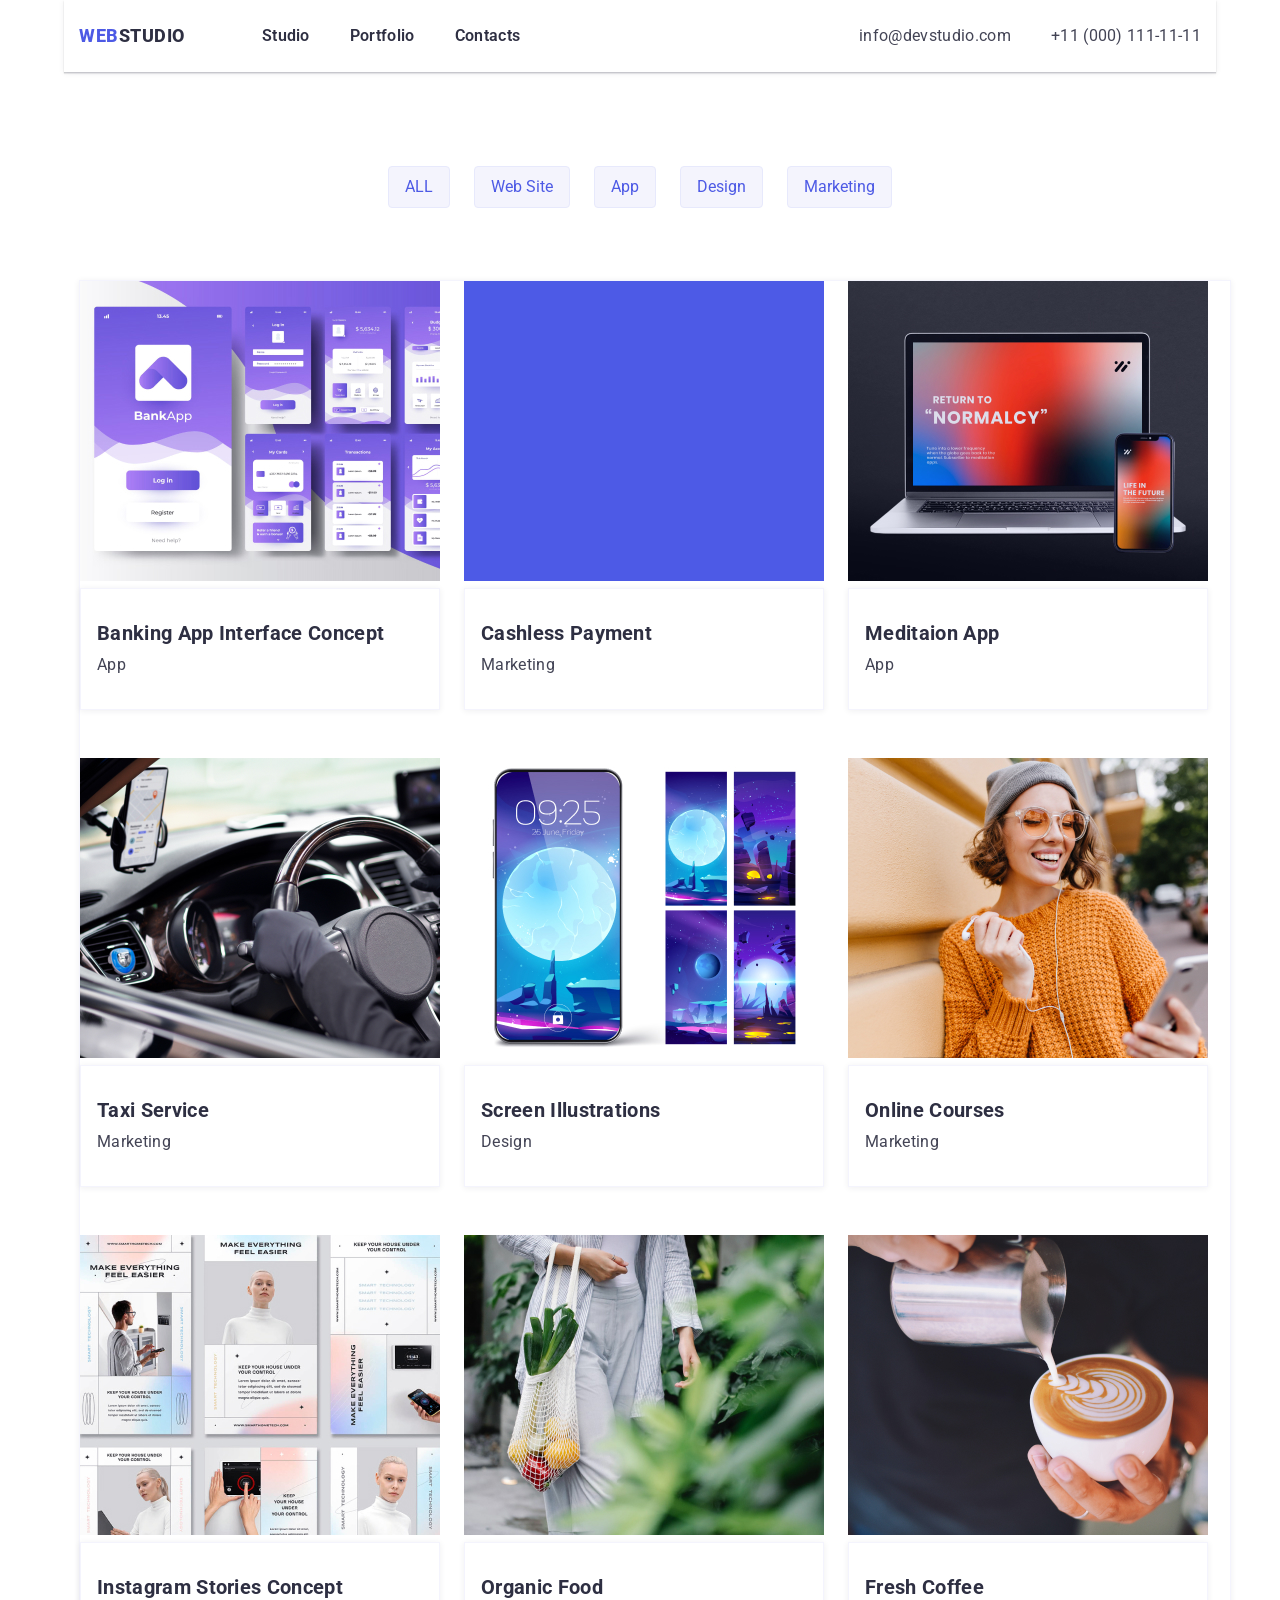
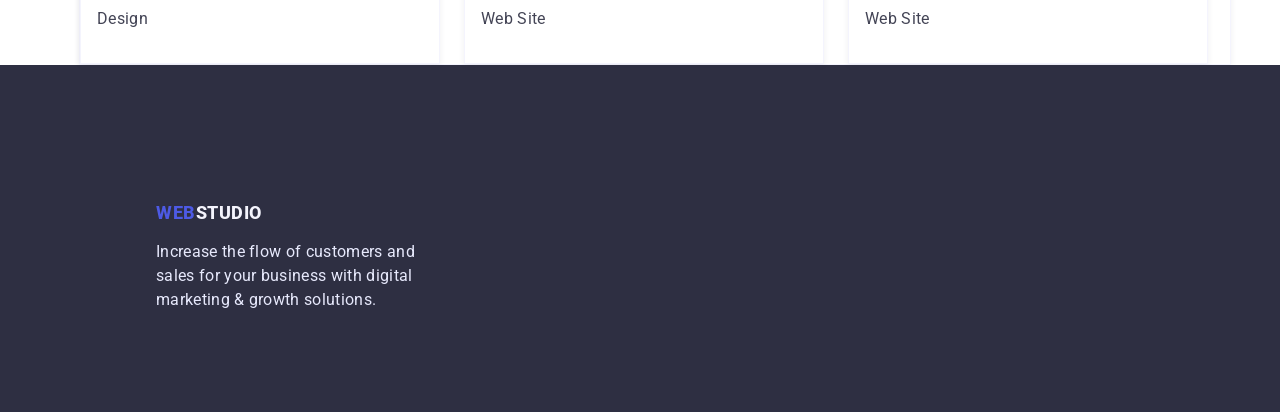
==== portfolio.html @ 5c27447e "start" ====
<!DOCTYPE html>
<html lang="en">
<head>
    <meta charset="UTF-8">
    <meta http-equiv="X-UA-Compatible" content="IE=edge">
    <meta name="viewport" content="width=device-width, initial-scale=1.0">
    <title>Portfolio</title>
    <link href="https://fonts.googleapis.com/css2?family=Raleway:wght@700&family=Roboto:wght@400;500;700;900&display=swap"
        rel="stylesheet">
    <link href="https://fonts.googleapis.com/css2?family=Raleway:wght@700&display=swap" rel="stylesheet">
    <link rel="stylesheet" href="https://cdnjs.cloudflare.com/ajax/libs/modern-normalize/1.1.0/modern-normalize.min.css"
        integrity="sha512-wpPYUAdjBVSE4KJnH1VR1HeZfpl1ub8YT/NKx4PuQ5NmX2tKuGu6U/JRp5y+Y8XG2tV+wKQpNHVUX03MfMFn9Q=="
        crossorigin="anonymous" referrerpolicy="no-referrer" />
    <link rel="stylesheet" href="./css/styles.css">
</head>
<body>
    <header class="page-heder">
        <div class="container heder-nav">
            <nav class="main-nav">
                <a href="./index.html" class="logo">
                    <span>Web</span>Studio
                </a>
                <ul class="site-nav">
                    <li class="navigation">
                        <a href="index.html" class="link">Studio</a>
                    </li>
                    <li class="navigation">
                        <a href="./portfolio.html" class="link">Portfolio</a>
                    </li>
                    <li class="navigation">
                        <a href="/" class="link">Contacts</a>
                    </li>
                </ul>
            </nav>
            <ul class="contacts">
                <li class="nav-contacts">
                    <a href="mailto:info@devstudio.com" class="mail">info@devstudio.com</a>
                </li>
                <li class="nav-contacts">
                    <a href="tel:+11(000)111-11-11" class="phone">+11 (000) 111-11-11</a>
                </li>
            </ul>
        </div>
    </header>
    <main>
        <!-- кнопки -->
        <section class="section">
            <h1 class="portfolio-h1">Portfolio-page</h1>
            <div class="container">
                <ul class="button-list">
                        <li class="button">
                            <button type="button" class="button-btn">ALL</button>
                        </li>
                        <li class="button">
                            <button type="button" class="button-btn">Web Site</button>
                        </li>
                        <li class="button">
                            <button type="button" class="button-btn">App</button>
                        </li>
                        <li class="button">
                            <button type="button" class="button-btn">Design</button>
                        </li>
                        <li class="button">
                            <button type="button" class="button-btn">Marketing</button>
                        </li> 
                </ul>
            </div>    
        <!-- секция фото --> 
             <div class="container portfolio-foto">
                <ul class="foto-list">               
                    <li class="foto-img-list">
                        <img src="./img/portfolio.img/bankingappinterfaceconcept.jpg" alt="banking app interface concept">
                        <div class="container app-marketing-design">
                            <h2 class="section-portfolio">Banking App Interface Concept</h2>
                            <p>App</p>
                        </div>
                    </li>
                    <li class="foto-img-list">
                            <img src="./img/portfolio.img/cashlesspayment.jpg" alt="cashless payment">
                        <div class="container app-marketing-design">
                            <h2 class="section-portfolio">Cashless Payment</h2>
                            <p>Marketing</p>
                        </div>
                    </li>
                    <li class="foto-img-list">                       
                            <img src="./img/portfolio.img/meditaionapp.jpg" alt="meditaion app">
                        <div class="container app-marketing-design">
                            <h2 class="section-portfolio">Meditaion App</h2>
                            <p>App</p>
                        </div>
                    </li>
                    <li class="foto-img-list">
                            <img src="./img/portfolio.img/taxiservice.jpg" alt="taxi service">
                        <div class="container app-marketing-design">
                            <h2 class="section-portfolio">Taxi Service</h2>
                            <p>Marketing</p>
                        </div>
                    </li>
                    <li class="foto-img-list">
                            <img src="./img/portfolio.img/screenillustrations.jpg" alt="screen illustrations">
                        <div class="container app-marketing-design">
                            <h2 class="section-portfolio">Screen Illustrations</h2>
                            <p>Design</p>
                        </div>
                    </li>
                    <li class="foto-img-list">
                            <img src="./img/portfolio.img/onlinecourses.jpg" alt="online courses">
                        <div class="container app-marketing-design">
                            <h2 class="section-portfolio">Online Courses</h2>
                            <p>Marketing</p>
                        </div>
                    </li>
                    <li class="foto-img-list">
                            <img src="./img/portfolio.img/instagramstoriesconcept.jpg" alt="instagram stories concept">
                        <div class="container app-marketing-design">
                            <h2 class="section-portfolio">Instagram Stories Concept</h2>
                            <p>Design</p>
                        </div>
                    </li>
                    <li class="foto-img-list">
                            <img src="./img/portfolio.img/organicfood.jpg" alt="organic food">
                        <div class="container app-marketing-design">
                            <h2 class="section-portfolio">Organic Food</h2>
                            <p>Web Site</p>
                        </div>
                    </li>
                    <li class="foto-img-list">
                            <img src="./img/portfolio.img/freshcoffee.jpg" alt="fresh coffee">
                        <div class="container app-marketing-design">
                            <h2 class="section-portfolio">Fresh Coffee</h2>
                            <p>Web Site</p>
                        </div>
                    </li>
                </ul>
            </div>
        </section>

    </main>

    <footer>
        <section class="section-footer">
            <div class="footer-text">
                 <a href="index.html"  class="logo-footer">
                     <span>Web</span>Studio
                 </a>
                     <p>Increase the flow of customers and sales for your business with digital marketing & growth solutions.</p>
             </div>
         </section>
    </footer>  
</body>
</html>
---- css/styles.css ----
:root{
    --primary-text-color: #434455;
    --title-text-color: #2E2F42;
    --button-color: #4D5AE5;
    --white-color:#FFFFFF;
    --button-portfolio:#F4F4FD;
    /* основной цвет #434455*/
    /* вторичній на заголовках #2E2F42 */
    /* цвет кнопки #4D5AE5*/
}



body {
    background-color: ffffff;
    color: var(--primary-text-color);
    font-family: 'Roboto';
    font-weight: 400;
    font-size: 16px;
    line-height: 1.5em;
    letter-spacing: 0.02em;
}

h1,h2,h3,h4,h5,h6,ul,p {
    margin: 0;
    padding: 0;
}

/* logo */

.logo {
    color: var(--title-text-color);
    font-family: 'Raleway' sans-serif;
    font-weight: 800;
    font-size: 18px;
    line-height: 0.75em;
    letter-spacing: 0.03em;
    text-transform: uppercase;
    text-decoration: none;
    
}

span {
    color: var(--button-color);
    font-family: 'Raleway' sans-serif;
    font-weight: 800;
    font-size: 18px;
    line-height: 0.75em;
    letter-spacing: 0.03em;
    text-transform: uppercase;
}

ul {
    list-style: none;
}
/* навигация сайта в hed */


.heder-nav  {
    display: flex;
    width: 1152px;
    margin: auto;
    padding-right: 12px;
    padding-left: 12px;
    align-items: center;
    box-shadow: 0px 2px 1px rgba(46, 47, 66, 0.08), 0px 1px 1px rgba(46, 47, 66, 0.16), 0px 1px 6px rgba(46, 47, 66, 0.08);

    
}
.main-nav {
    display: flex;
    align-items: center;
    

}

.site-nav {
    display: flex;
    margin-top: 0;
    margin-bottom: 0;
    padding-left: 0;
    margin-left: 77px;
   
}

.site-nav .navigation:not(:last-child){
    margin-right: 40px;
}

.site-nav .link {
    display: block;
    padding-top: 24px;
    padding-bottom: 24px ;
    color: var(--title-text-color);
    font-family: 'Roboto';
    font-weight: 600;
    font-size: 16px;
    line-height: 1.5em;
    letter-spacing: 0.02em;
}
.site-nav a {
    text-decoration: none;
}

.site-nav .link:hover {
    color: var(--primary-text-color);
}
.site-nav .link:focus {
    color: var(--button-color);
}

/* contacts */
.nav-contacts .contacts:first-child{
    padding-right: 40px;
}
      


.contacts{
    display: flex;
    padding-left: 0;
    margin-top: 0;
    margin-bottom: 0;
    margin-left: auto;
    
}

.contacts .mail {
    margin-right: 40px;
    color: var(--primary-text-color);
    font-family: 'Roboto';
    font-weight: 400;
    font-size: 16px;
    line-height: 1.5em;
    letter-spacing: 0.02em;
    text-decoration: none;
}

.contacts .mail:hover,
.contacts .mail:focus{
    color: var(--button-color);
}

.contacts .phone { 
    color: var(--primary-text-color);
    font-family: 'Roboto';
    font-weight: 400;
    font-size: 16px;
    line-height: 1.5em;
    letter-spacing: 0.02em;
    text-decoration: none;
}

.contacts .phone:hover,
.contacts .phone:focus{
    color: var(--button-color);
}

/* hero */
.hero-title {
    padding: 192px 474px; 
    text-align: center;
    background-color:#2E2F42; 
    color: var(--white-color);
}

.container {
    max-width: 1152px;
    margin: 0 auto;
    padding: 0 15px;
}

.first-title {
    max-width: 492px;
    margin: 0 auto;
    margin-bottom: 48px;
    font-weight: 500;
    font-size: 56px;
    line-height: 1em;
    letter-spacing: 0.02em;
}

.button-hero {
    background-color: var(--button-color);
    box-shadow: 0px 4px 4px rgba(0, 0, 0, 0.15);
    color: var(--white-color);
    width: 170px;
    height: 51px;
    font-family: 'Roboto';
    font-size: 16px;
    line-height: 1.18em;
    letter-spacing: 0.04em;
    cursor: pointer;
    border-radius: 4px;
}

/* первая секция после героя */
.section-content {
    padding-top: 120px;
    padding-bottom: 0;
    
}

.container-content{
    justify-content: center;
    margin: auto;
    width: 1128px;
}

.section-title {
    color: var(--title-text-color);
    font-size: 20px;
    line-height: 1.2em;
    letter-spacing: 0.02em;
    margin-bottom: 8px;
    margin-top: 0;
}

.content {
    display: flex;
    text-align: start;
    padding-left: 0;
}
.content-list:not(:last-child){
    margin-right: 24px;
}


/* what are we doing */
.our-works {
    padding-top: 120px;
}

.container-works {
    widows: 1128px;
    text-align: center;
}

.works {
    display: flex;
    justify-content: center;
    margin-top: 0;
    margin-bottom: 0;
    padding-left: 0;
}

.team-work {
    color: var(--title-text-color);
    font-size: 36px;
    line-height: 1.11em;
    letter-spacing: 0.02em;
    text-transform: capitalize;
    padding-bottom: 72px;
}

.work-img:not(:last-child) {
    margin-right: 24px;
    
    
}

/* our team */
.our-team {
    margin-top: 120px;
    padding-bottom: 120px;
    background-color: var(--button-portfolio);

}


.container-command {
    text-align: center;
}

.section-team {
    padding-top: 120px;
    padding-bottom: 72px;
   
    
    color: var(--title-text-color);
    font-size: 36px;
    line-height: 1.11em;
    letter-spacing: 0.02em;
    text-transform: capitalize;
}

.team-foto{
    display: flex;
    justify-content: center;
    margin-bottom: 0;
    padding-left: 0;
    
}

.names-team:not(:last-child) {
    margin-right: 24px;
}
.names-team {
    background: #FFFFFF;
box-shadow: 0px 1px 6px rgba(46, 47, 66, 0.08), 0px 1px 1px rgba(46, 47, 66, 0.16), 0px 2px 1px rgba(46, 47, 66, 0.08);
border-radius: 0px 0px 4px 4px;
}

.section-names {
    color: var(--title-text-color);
    font-size: 20px;
    line-height: 1.2em;
    margin-top: 0;
    margin-bottom: 8px;
}

.foto-names {
    padding: 32px 64px;
}

/* Footer */

.section-footer{
    padding: 138px 1020px 100px 156px;
    background-color: var(--title-text-color);
      
}

.footer-text {
    width: 264px;
    color: #E7E9FC;
   
}

.logo-footer{
    display: block;
    padding-bottom: 16px;
    color: #F4F4FD;
    font-family: 'Raleway' sans-serif;
    font-style: normal;
    font-weight: 800;
    font-size: 18px;
    line-height: 1.16em;
    letter-spacing: 0.03em;
    text-transform: uppercase;
    text-decoration: none;
    
}

      /*  Portfolio page */
.portfolio-h1{
    display: none;
}

.button-list {
    display: flex;
    margin-top: 94px;
    justify-content: center;
}

.button:not(:last-child){
    margin-right: 24px;
} 

.button-btn{
    background-color: var(--button-portfolio);
    color: var(--button-color);
    font-size: 16px;
    line-height: 1.5em;
    cursor: pointer;
    padding: 8px 16px;
    border: 1px solid #E7E9FC;
    border-radius: 4px;
 }

.button-btn:hover,
.button-btn:focus{
    background-color: var(--button-color);
    color: var(--white-color);
}

/* секция фото */
.portfolio-foto {
    margin-right: 0 auto;
    margin-left: 0 auto;
    padding-top: 72px;
    /* width: 1152px; */
   
    
   
}

.foto-list {
    display: flex;
    flex-wrap: wrap;
    width: 1152px;
    /* background: #FFFFFF; */
    border: 0.5px solid #F4F4FD;
    box-shadow: 0px 1px 6px rgba(46, 47, 66, 0.08);
  
    
}

.foto-img-list {
    width: 360px;
    margin-right: 24px;
    margin-bottom: 48px;

}

.foto-img-list:nth-child(3n) { 
    margin-right: 0;

}

.foto-img-list:nth-child(n+7) {
    margin-bottom: 0;
}

.app-marketing-design {
    padding-top: 32px;
    padding-bottom: 32px;
    padding-left: 16px;
    /* background: #FFFFFF; */
    border: 0.5px solid #F4F4FD;
    box-shadow: 0px 1px 6px rgba(46, 47, 66, 0.08);
}

.section-portfolio {
    color: var(--title-text-color);
    font-size: 20px;
    line-height: 1.2em;
    margin-bottom: 8px;
}
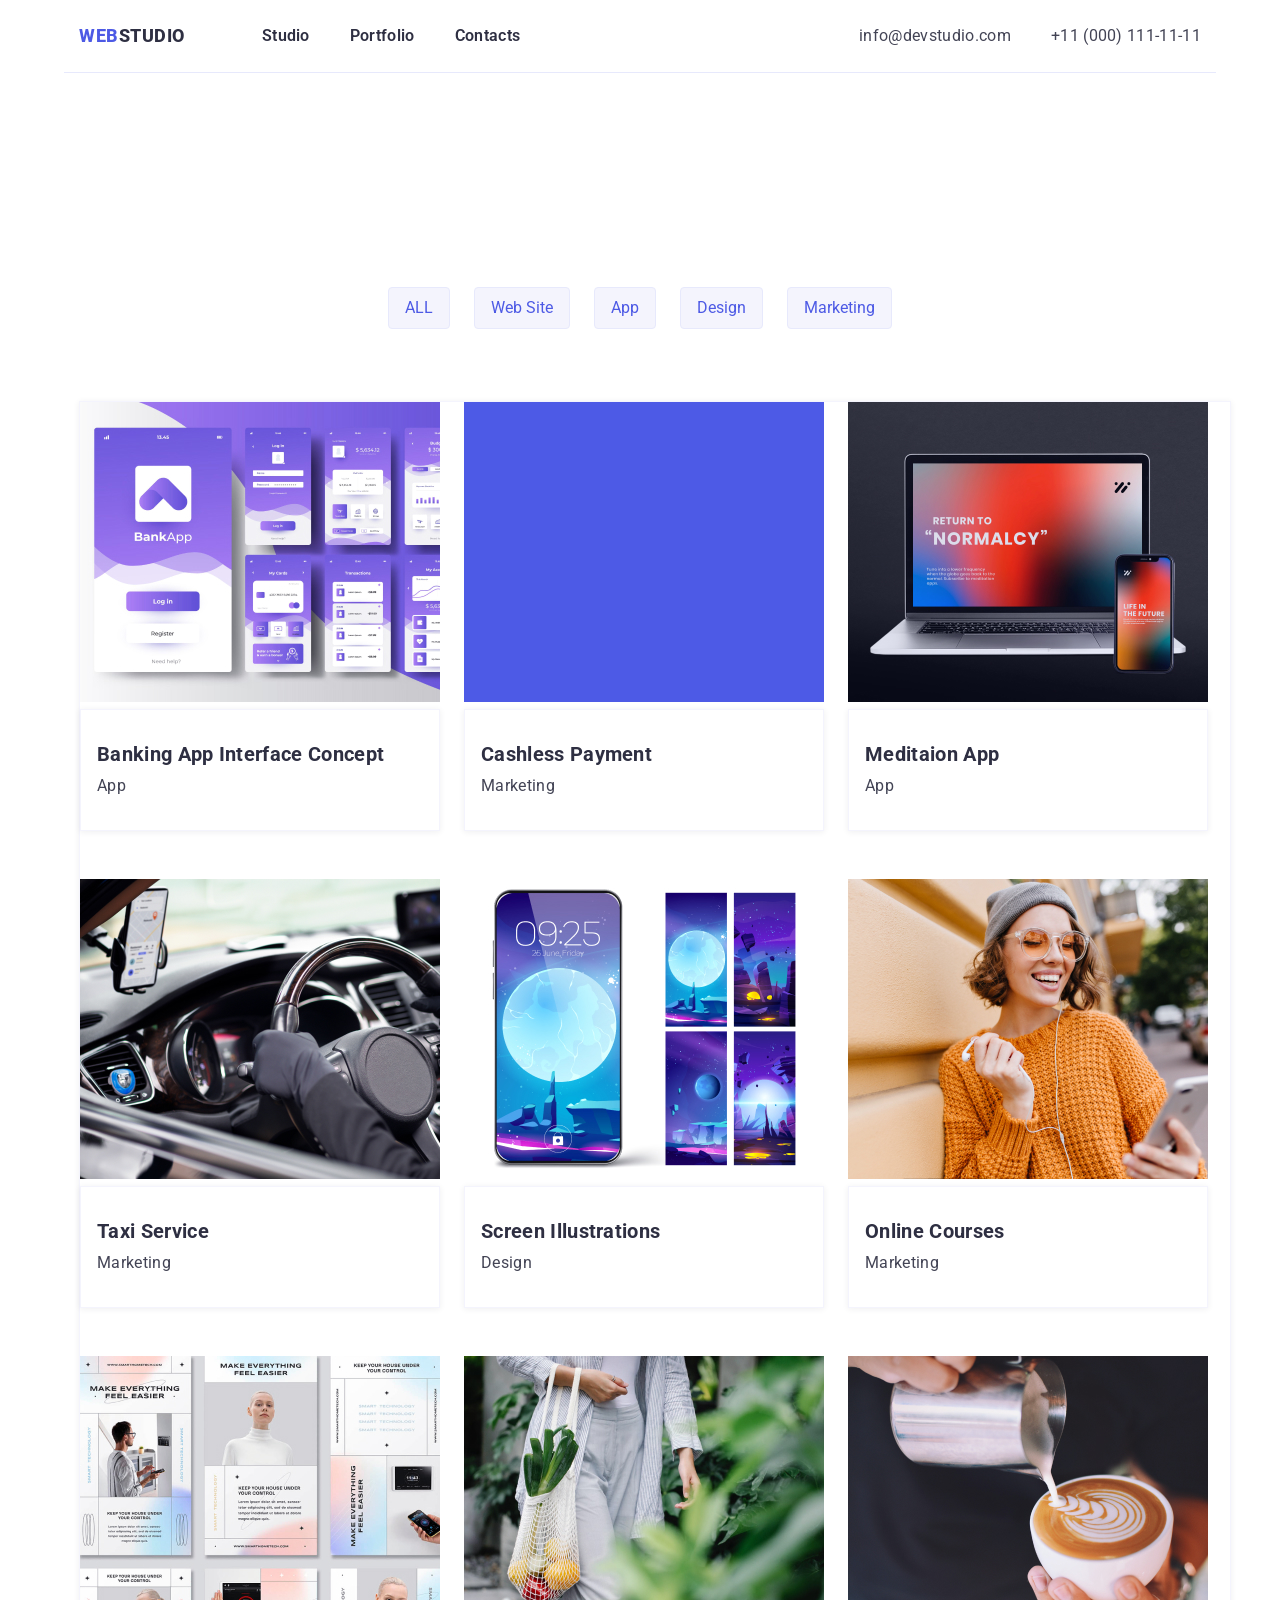
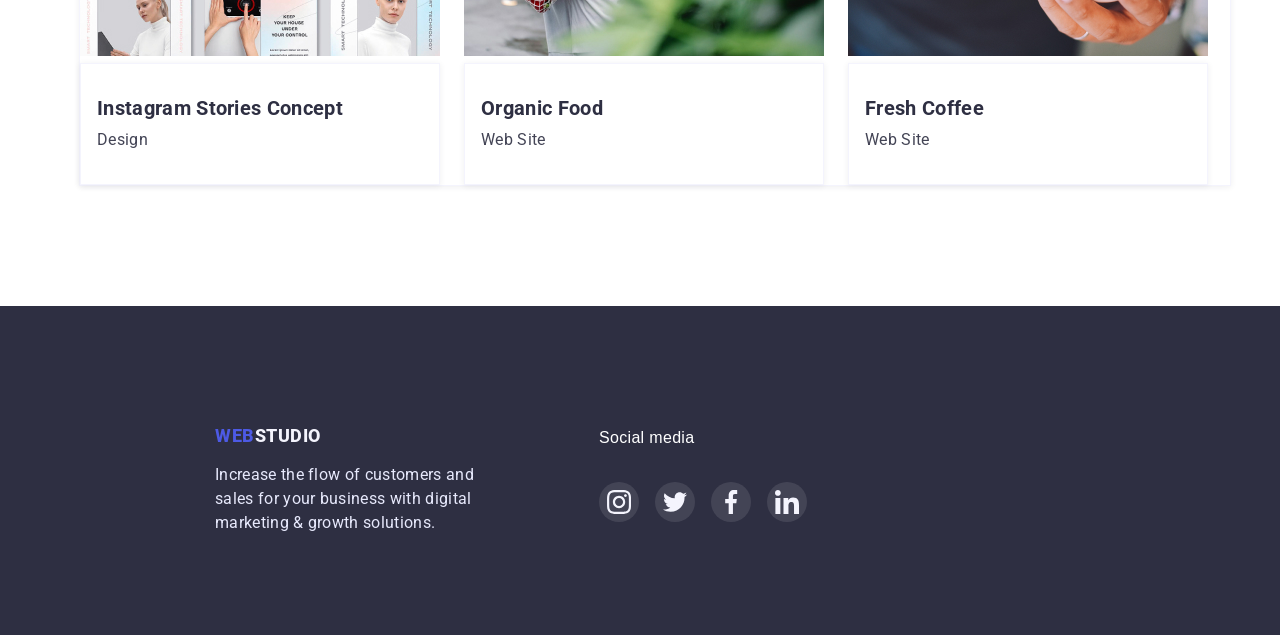
==== commit dd86553c: "copy footer" ====
--- a/portfolio.html
+++ b/portfolio.html
@@ -137,15 +137,48 @@
 
     </main>
 
-    <footer>
-        <section class="section-footer">
-            <div class="footer-text">
-                 <a href="index.html"  class="logo-footer">
-                     <span>Web</span>Studio
-                 </a>
-                     <p>Increase the flow of customers and sales for your business with digital marketing & growth solutions.</p>
-             </div>
-         </section>
-    </footer>  
+    <footer class="section-footer">
+        <div class="container footer-container">         
+           <div class="footer-text">
+                <a href="index.html"  class="logo-footer">
+                    <span>Web</span>Studio
+                </a>
+                    <p>Increase the flow of customers and sales for your business with digital marketing & growth solutions.</p>
+            </div>
+            <div class="footer-div">
+                <h3 class="footer-item">Social media</h3>
+                <ul class="footer-ul">
+                    <li class="footer-list">  
+                        <a class="icon-footer" href="">
+                            <svg class="svg-footer" width="24" height="24">
+                                <use href="./img/symbol-defs.svg#icon-instagram-2"></use>
+                            </svg>
+                        </a>
+                    </li>    
+                    <li class="footer-list">    
+                        <a class="icon-footer" href="">
+                            <svg class="svg-footer" width="24" height="24">
+                                <use href="./img/symbol-defs.svg#icon-twitter-1"></use>
+                            </svg>
+                        </a>
+                    </li>
+                    <li class="footer-list">    
+                       <a class="icon-footer" href="">
+                            <svg class="svg-footer" width="24" height="24">
+                                <use href="./img/symbol-defs.svg#icon-facebook-1"></use>
+                            </svg>
+                        </a>
+                    </li>
+                    <li class="footer-list">   
+                        <a class="icon-footer" href="">
+                            <svg class="svg-footer" width="24" height="24">
+                                <use href="./img/symbol-defs.svg#icon-linkedin-1"></use>
+                            </svg>
+                        </a>
+                    </li>
+                </ul>
+            </div>
+        </div>    
+    </footer>   
 </body>
 </html>
--- a/css/styles.css
+++ b/css/styles.css
@@ -26,6 +26,10 @@
     padding: 0;
 }
 
+.section {
+    padding: 120px 0;
+}
+
 /* logo */
 
 .logo {
@@ -59,12 +63,12 @@
 .heder-nav  {
     display: flex;
     width: 1152px;
-    margin: auto;
+    margin: 0 auto;
     padding-right: 12px;
     padding-left: 12px;
     align-items: center;
-    box-shadow: 0px 2px 1px rgba(46, 47, 66, 0.08), 0px 1px 1px rgba(46, 47, 66, 0.16), 0px 1px 6px rgba(46, 47, 66, 0.08);
-
+    border-bottom: 1px solid #E7E9FC;
+    hadow: 0px 2px 1px rgba(46, 47, 66, 0.08), 0px 1px 1px rgba(46, 47, 66, 0.16), 0px 1px 6px rgba(46, 47, 66, 0.08);
     
 }
 .main-nav {
@@ -158,10 +162,18 @@
 
 /* hero */
 .hero-title {
-    padding: 192px 474px; 
+    max-width: 1440px;
+    margin: 0 auto;
+    padding: 192px 0; 
     text-align: center;
     background-color:#2E2F42; 
     color: var(--white-color);
+    background-image: linear-gradient(rgba(46, 47, 66, 0.7),rgba(46, 47, 66, 0.7)), url(../img/people-office\ 1.jpg);
+    background-size: cover;
+    background-repeat: no-repeat;
+    background-position: center;
+    
+ 
 }
 
 .container {
@@ -186,25 +198,30 @@
     color: var(--white-color);
     width: 170px;
     height: 51px;
-    font-family: 'Roboto';
     font-size: 16px;
     line-height: 1.18em;
     letter-spacing: 0.04em;
     cursor: pointer;
     border-radius: 4px;
+    border: none;
+}
+.button-hero:hover {
+    background-color: #404BBF;
 }
 
 /* первая секция после героя */
 .section-content {
     padding-top: 120px;
-    padding-bottom: 0;
-    
+    padding-bottom: 0; 
 }
 
 .container-content{
     justify-content: center;
     margin: auto;
-    width: 1128px;
+    width: 1158px;
+    padding: 0 15px;
+    margin: 0 auto;
+    
 }
 
 .section-title {
@@ -220,11 +237,25 @@
     display: flex;
     text-align: start;
     padding-left: 0;
-}
+    
+}
+
+
 .content-list:not(:last-child){
     margin-right: 24px;
 }
-
+.content-div {
+    background-color: #F4F4FD;
+    border-radius: 4px;
+    width: 264px;
+    height: 112px;
+    display: flex;
+    align-items: center;
+    justify-content: center;
+    gap: 24px;
+    margin-bottom: 8px;
+   
+}
 
 /* what are we doing */
 .our-works {
@@ -255,28 +286,24 @@
 
 .work-img:not(:last-child) {
     margin-right: 24px;
-    
-    
-}
+}
+
+
 
 /* our team */
 .our-team {
-    margin-top: 120px;
+    /* margin-top: 120px; */
     padding-bottom: 120px;
     background-color: var(--button-portfolio);
-
-}
-
+}
 
 .container-command {
     text-align: center;
 }
 
 .section-team {
-    padding-top: 120px;
-    padding-bottom: 72px;
-   
-    
+    /* padding-top: 120px; */
+    padding-bottom: 72px; 
     color: var(--title-text-color);
     font-size: 36px;
     line-height: 1.11em;
@@ -289,7 +316,8 @@
     justify-content: center;
     margin-bottom: 0;
     padding-left: 0;
-    
+    width: 100%;
+    height: auto;
 }
 
 .names-team:not(:last-child) {
@@ -310,20 +338,121 @@
 }
 
 .foto-names {
-    padding: 32px 64px;
-}
+    /* padding: 32px 64px; */
+    padding-bottom: 32px;
+    padding-top: 32px;
+}
+
+.icon-list {
+    display: flex;
+    justify-content: space-between;
+    width: 232px;
+    height: 48px;
+    padding-top: 16px;
+}
+
+.icon-item {
+    width: 40px;
+    height: 40px;
+    
+}
+
+.icon {
+    width: 100%;
+    height: 100%;
+    display: flex;
+    align-items: center;
+    justify-content: center;
+    gap: 24px;
+    background-color: var(--button-color);
+    border-radius: 50%;
+    fill: #F4F4FD;
+}
+
+.icon-item :hover {
+    background-color: #404BBF;
+    
+}
+   
+/* Customers  */
+
+.customers-item {
+    font-family: sans-serif;
+    color: var(--title-text-color);
+    font-size: 36px;
+    line-height: 1.1em;
+    font-weight: 700;
+    text-align: center;
+    /* margin-top: 130px; */
+    margin-bottom: 72px;
+
+}
+
+.customers-ul {
+    display: flex;
+    justify-content: center;
+    width: 1152px;
+    margin: 0 auto;
+    /* padding-bottom: 120px; */
+    
+
+}
+
+.customers-list {
+    display: flex;
+    align-items: center;
+    justify-content: center;
+    /* width: 168px;
+    height: 88px;  */
+   
+}
+
+.customers-svg-a {
+    display: flex;
+    align-items: center;
+    justify-content: center;
+    border: 1px solid #8E8F99;
+    border-radius: 4px;
+    width: 168px;
+    height: 88px; 
+    fill: #8E8F99;
+    
+    
+}
+
+.customers-svg-a:hover,
+.customers-svg-a:focus {
+    color: #404BBF;
+    border: 1px solid #404BBF;
+    fill: #404BBF;;
+}
+
+.customers-list:not(:last-child) {
+    margin-right: 24px;
+}
+
 
 /* Footer */
 
+.footer-container{
+    display: flex;
+    margin-left: 200px;
+}
+
 .section-footer{
-    padding: 138px 1020px 100px 156px;
+    display: flex;
     background-color: var(--title-text-color);
+    padding-top: 120px;
+    /* padding-left: 200px; */
+    padding-bottom: 100px;
       
 }
 
 .footer-text {
+    display: block;
     width: 264px;
     color: #E7E9FC;
+    margin-right: 120px;
    
 }
 
@@ -339,8 +468,53 @@
     letter-spacing: 0.03em;
     text-transform: uppercase;
     text-decoration: none;
-    
-}
+}
+
+.footer-item {
+    font-family: sans-serif;
+    font-weight: 500;
+    font-size: 16px;
+    line-height: 1.5em;
+    color: #FFFFFF;
+    letter-spacing: 0.02em;
+    padding-bottom: 16px;
+}
+
+.footer-ul {
+    display: flex;
+    width: 232px;
+    height: 48px;
+    padding-top: 16px;
+
+}
+
+.footer-list {
+    width: 40px;
+    height: 40px;
+    
+}
+
+.footer-list:not(:last-child){
+    margin-right: 16px;
+}
+
+.footer-list :hover {
+    background-color: #31D0AA;
+
+}
+
+.icon-footer {
+    width: 100%;
+    height: 100%;
+    display: flex;
+    align-items: center;
+    justify-content: center;
+    gap: 24px;
+    background-color: rgba(255, 255, 255, 0.1);
+    border-radius: 50%;
+    fill: #F4F4FD;
+}
+
 
       /*  Portfolio page */
 .portfolio-h1{
